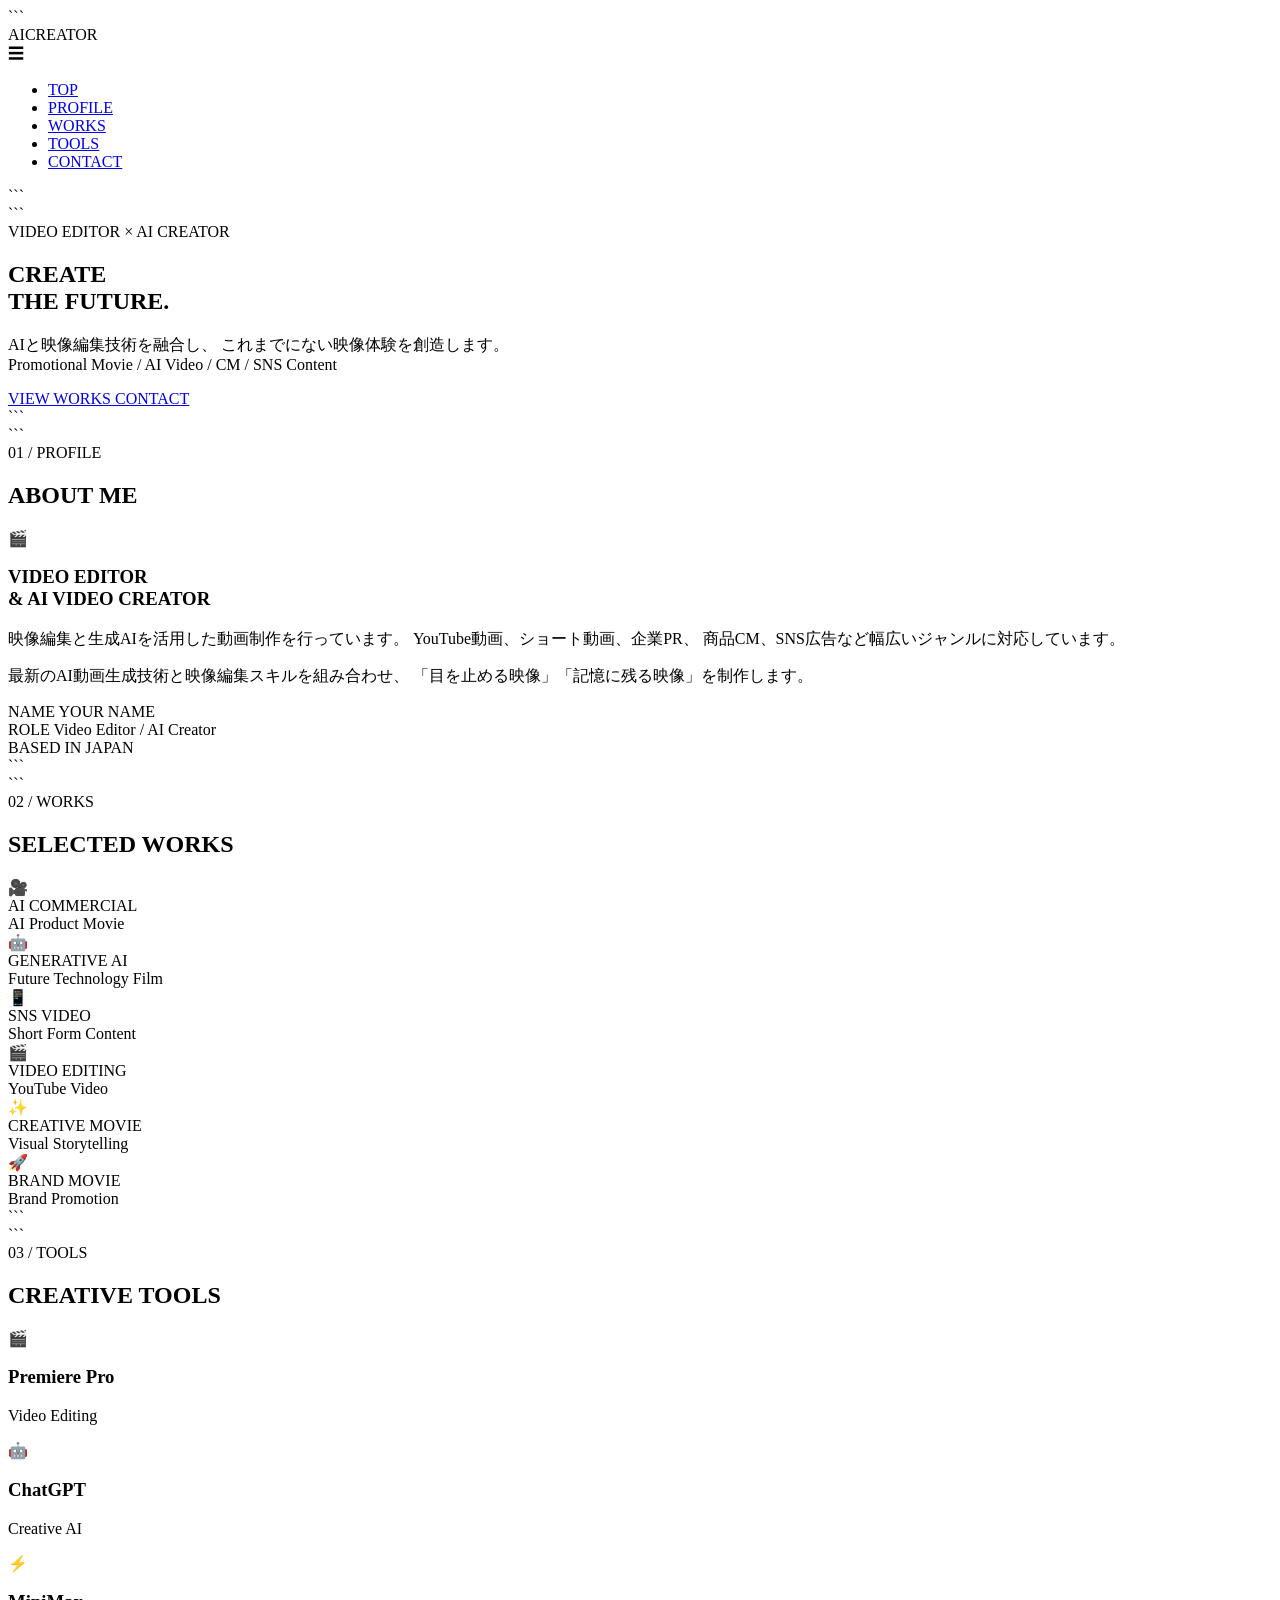
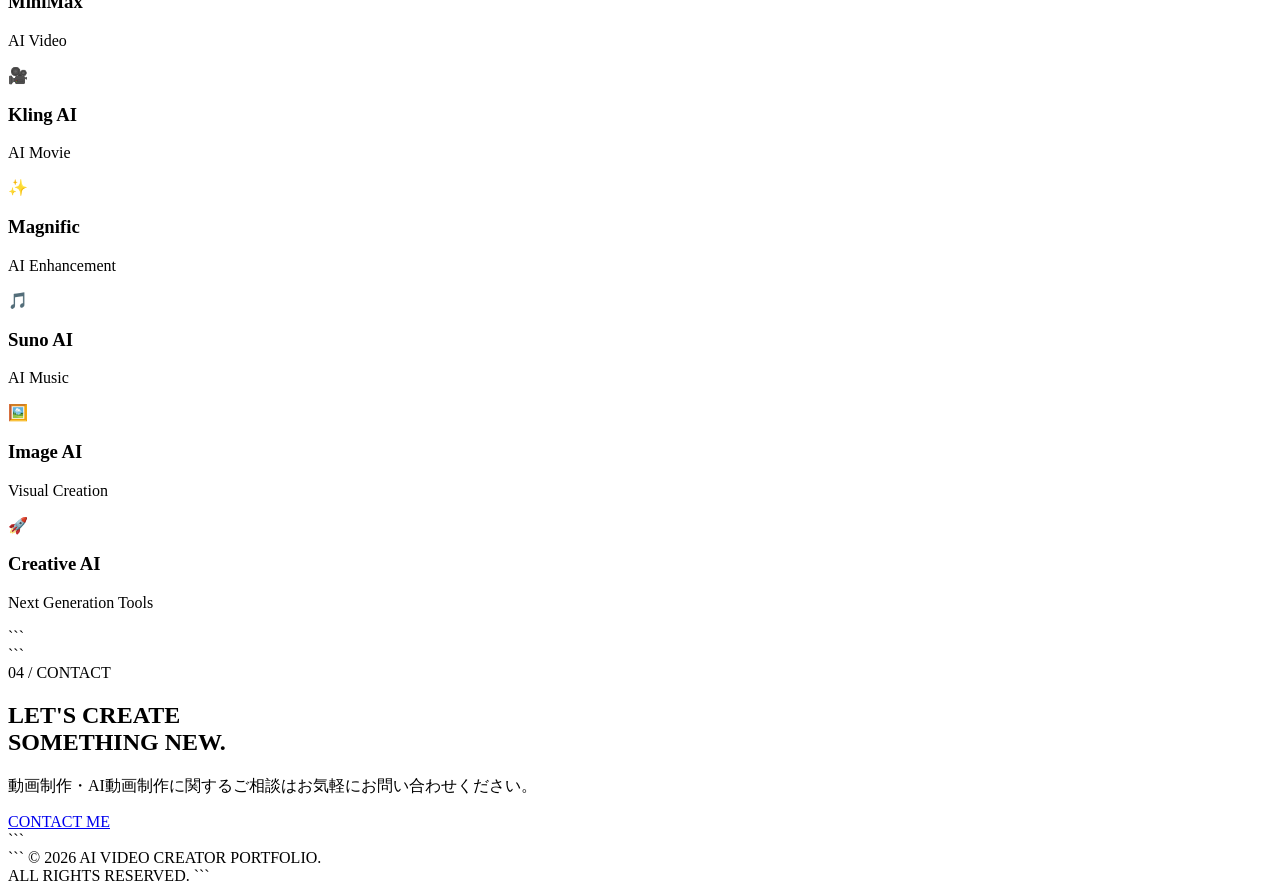
==== index.html @ c4496459 "Add files via upload" ====
<!DOCTYPE html>

<html lang="ja">
<head>
<meta charset="UTF-8">
<meta name="viewport" content="width=device-width, initial-scale=1.0">

<title>AI VIDEO CREATOR | Portfolio</title>

<link rel="stylesheet" href="style.css">


</head>

<body>

<!-- =========================
     HEADER
========================= -->

<header>
    <div class="nav-container">

```
    <div class="logo">
        AI<span>CREATOR</span>
    </div>

    <div class="menu-toggle" id="menuToggle">
        ☰
    </div>

    <nav id="nav">
        <ul>
            <li><a href="#top">TOP</a></li>
            <li><a href="#profile">PROFILE</a></li>
            <li><a href="#works">WORKS</a></li>
            <li><a href="#tools">TOOLS</a></li>
            <li><a href="#contact">CONTACT</a></li>
        </ul>
    </nav>

</div>
```

</header>

<!-- =========================
     HERO
========================= -->

<section class="hero" id="top">

```
<div class="hero-container fade-up">

    <div class="hero-tag">
        VIDEO EDITOR × AI CREATOR
    </div>

    <h1>
        CREATE<br>
        THE <span class="gradient">FUTURE.</span>
    </h1>

    <p class="hero-text">
        AIと映像編集技術を融合し、
        これまでにない映像体験を創造します。<br>
        Promotional Movie / AI Video / CM / SNS Content
    </p>

    <div class="hero-buttons">

        <a href="#works" class="btn btn-primary">
            VIEW WORKS
        </a>

        <a href="#contact" class="btn btn-outline">
            CONTACT
        </a>

    </div>

</div>
```

</section>

<!-- =========================
     PROFILE
========================= -->

<section id="profile">

```
<div class="container">

    <div class="section-label">
        01 / PROFILE
    </div>

    <h2 class="section-title">
        ABOUT ME
    </h2>

    <div class="profile-grid fade-up">

        <div class="profile-image">
            🎬
        </div>

        <div class="profile-content">

            <h3>
                VIDEO EDITOR<br>
                & AI VIDEO CREATOR
            </h3>

            <p>
                映像編集と生成AIを活用した動画制作を行っています。
                YouTube動画、ショート動画、企業PR、
                商品CM、SNS広告など幅広いジャンルに対応しています。
            </p>

            <p>
                最新のAI動画生成技術と映像編集スキルを組み合わせ、
                「目を止める映像」「記憶に残る映像」を制作します。
            </p>

            <div class="profile-info">

                <div>
                    <span>NAME</span>
                    YOUR NAME
                </div>

                <div>
                    <span>ROLE</span>
                    Video Editor / AI Creator
                </div>

                <div>
                    <span>BASED IN</span>
                    JAPAN
                </div>

            </div>

        </div>

    </div>

</div>
```

</section>

<!-- =========================
     WORKS
========================= -->

<section id="works">

```
<div class="container">

    <div class="section-label">
        02 / WORKS
    </div>

    <h2 class="section-title">
        SELECTED WORKS
    </h2>

    <div class="works-grid">

        <div class="work-card fade-up">
            <div class="work-image">🎥</div>

            <div class="work-overlay">
                <div class="work-category">
                    AI COMMERCIAL
                </div>

                <div class="work-title">
                    AI Product Movie
                </div>
            </div>
        </div>


        <div class="work-card fade-up">
            <div class="work-image">🤖</div>

            <div class="work-overlay">
                <div class="work-category">
                    GENERATIVE AI
                </div>

                <div class="work-title">
                    Future Technology Film
                </div>
            </div>
        </div>


        <div class="work-card fade-up">
            <div class="work-image">📱</div>

            <div class="work-overlay">
                <div class="work-category">
                    SNS VIDEO
                </div>

                <div class="work-title">
                    Short Form Content
                </div>
            </div>
        </div>


        <div class="work-card fade-up">
            <div class="work-image">🎬</div>

            <div class="work-overlay">
                <div class="work-category">
                    VIDEO EDITING
                </div>

                <div class="work-title">
                    YouTube Video
                </div>
            </div>
        </div>


        <div class="work-card fade-up">
            <div class="work-image">✨</div>

            <div class="work-overlay">
                <div class="work-category">
                    CREATIVE MOVIE
                </div>

                <div class="work-title">
                    Visual Storytelling
                </div>
            </div>
        </div>


        <div class="work-card fade-up">
            <div class="work-image">🚀</div>

            <div class="work-overlay">
                <div class="work-category">
                    BRAND MOVIE
                </div>

                <div class="work-title">
                    Brand Promotion
                </div>
            </div>
        </div>

    </div>

</div>
```

</section>

<!-- =========================
     TOOLS
========================= -->

<section id="tools">

```
<div class="container">

    <div class="section-label">
        03 / TOOLS
    </div>

    <h2 class="section-title">
        CREATIVE TOOLS
    </h2>

    <div class="tools-grid">

        <div class="tool-card fade-up">
            <div class="tool-icon">🎬</div>
            <h3>Premiere Pro</h3>
            <p>Video Editing</p>
        </div>

        <div class="tool-card fade-up">
            <div class="tool-icon">🤖</div>
            <h3>ChatGPT</h3>
            <p>Creative AI</p>
        </div>

        <div class="tool-card fade-up">
            <div class="tool-icon">⚡</div>
            <h3>MiniMax</h3>
            <p>AI Video</p>
        </div>

        <div class="tool-card fade-up">
            <div class="tool-icon">🎥</div>
            <h3>Kling AI</h3>
            <p>AI Movie</p>
        </div>

        <div class="tool-card fade-up">
            <div class="tool-icon">✨</div>
            <h3>Magnific</h3>
            <p>AI Enhancement</p>
        </div>

        <div class="tool-card fade-up">
            <div class="tool-icon">🎵</div>
            <h3>Suno AI</h3>
            <p>AI Music</p>
        </div>

        <div class="tool-card fade-up">
            <div class="tool-icon">🖼️</div>
            <h3>Image AI</h3>
            <p>Visual Creation</p>
        </div>

        <div class="tool-card fade-up">
            <div class="tool-icon">🚀</div>
            <h3>Creative AI</h3>
            <p>Next Generation Tools</p>
        </div>

    </div>

</div>
```

</section>

<!-- =========================
     CONTACT
========================= -->

<section id="contact">

```
<div class="container">

    <div class="contact-box fade-up">

        <div class="section-label">
            04 / CONTACT
        </div>

        <h2>
            LET'S CREATE<br>
            SOMETHING NEW.
        </h2>

        <p>
            動画制作・AI動画制作に関するご相談はお気軽にお問い合わせください。
        </p>

        <a href="mailto:your-email@example.com"
           class="btn btn-primary">
            CONTACT ME
        </a>

    </div>

</div>
```

</section>

<!-- =========================
     FOOTER
========================= -->

<footer>

```
© 2026 AI VIDEO CREATOR PORTFOLIO.<br>
ALL RIGHTS RESERVED.
```

</footer>

<!-- =========================
     JAVASCRIPT
========================= -->

<script>

/* =========================
   MOBILE MENU
========================= */

const menuToggle = document.getElementById("menuToggle");
const nav = document.getElementById("nav");

menuToggle.addEventListener("click", () => {
    nav.classList.toggle("active");
});


/* =========================
   CLOSE MENU
========================= */

document.querySelectorAll("nav a").forEach(link => {

    link.addEventListener("click", () => {
        nav.classList.remove("active");
    });

});


/* =========================
   SCROLL ANIMATION
========================= */

const fadeElements = document.querySelectorAll(".fade-up");

const observer = new IntersectionObserver((entries) => {

    entries.forEach(entry => {

        if (entry.isIntersecting) {

            entry.target.classList.add("show");

        }

    });

}, {
    threshold: 0.15
});


fadeElements.forEach(element => {
    observer.observe(element);
});


</script>

</body>
</html>
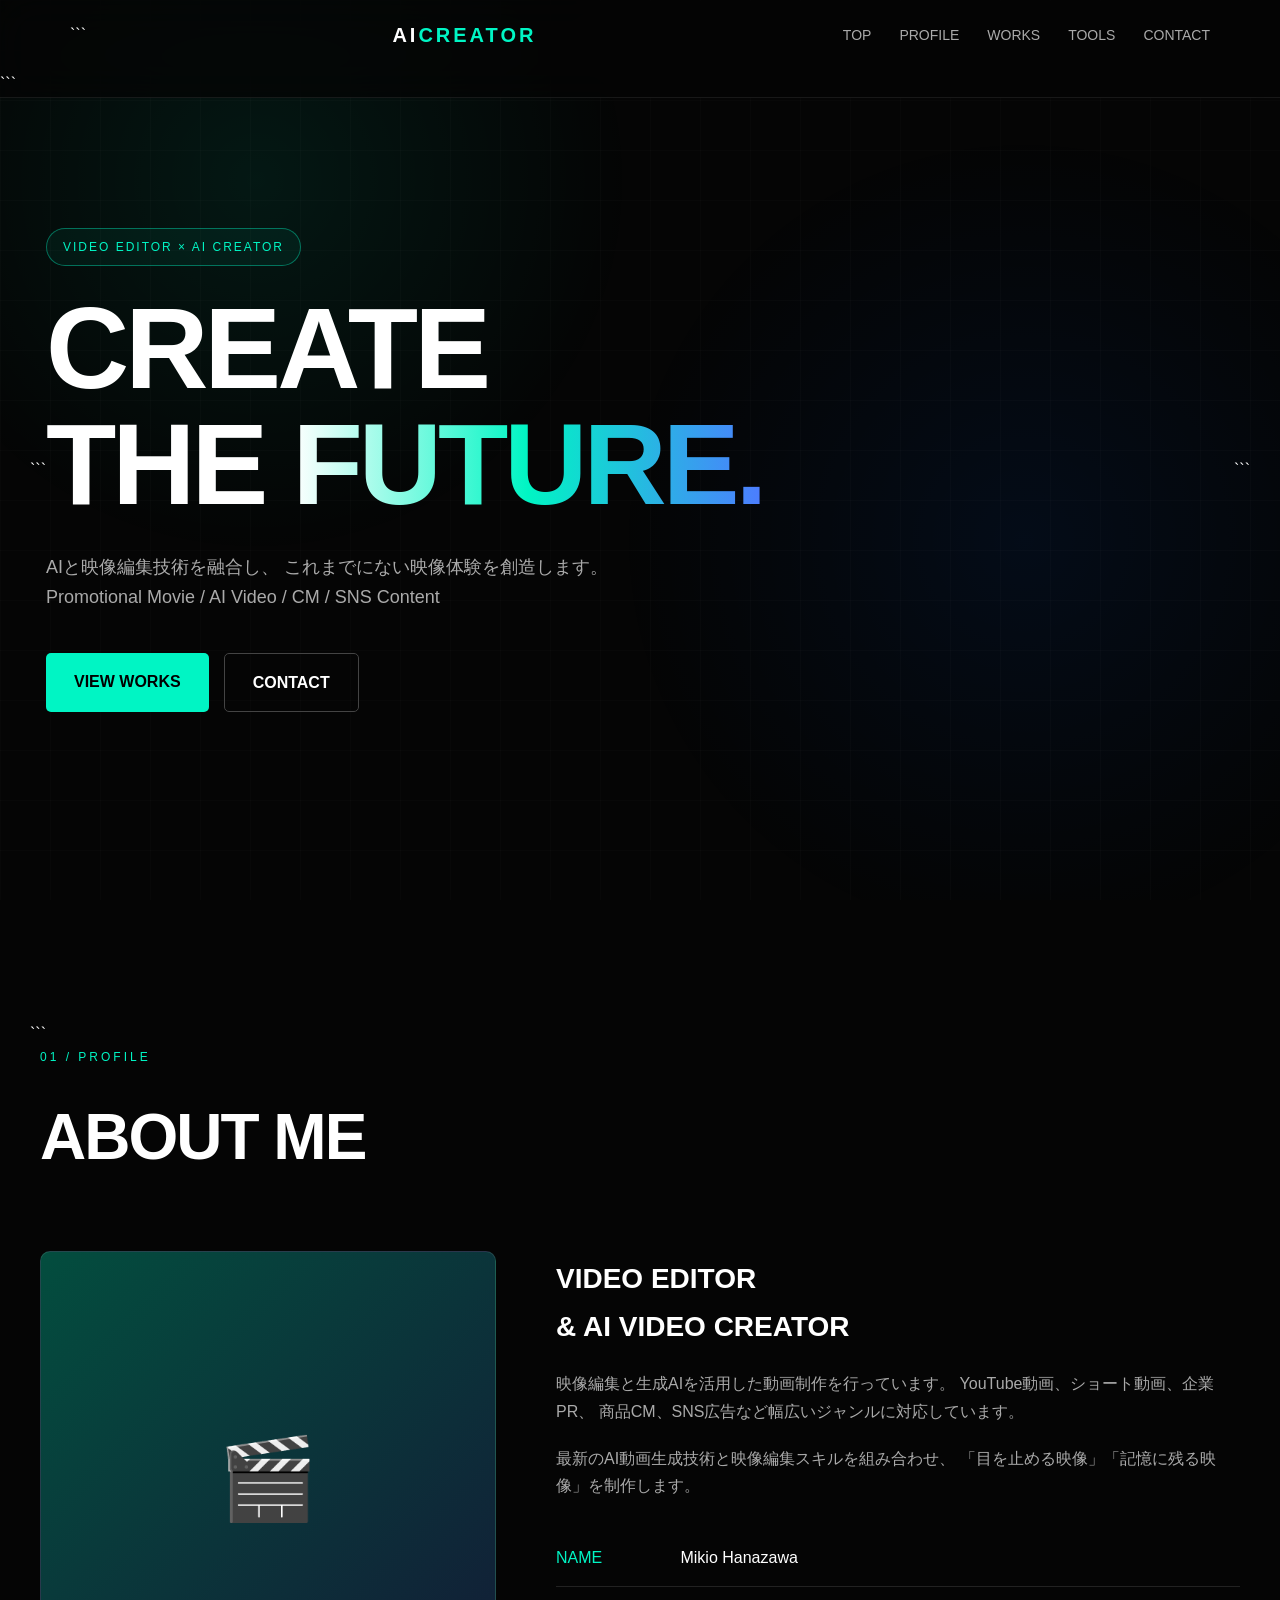
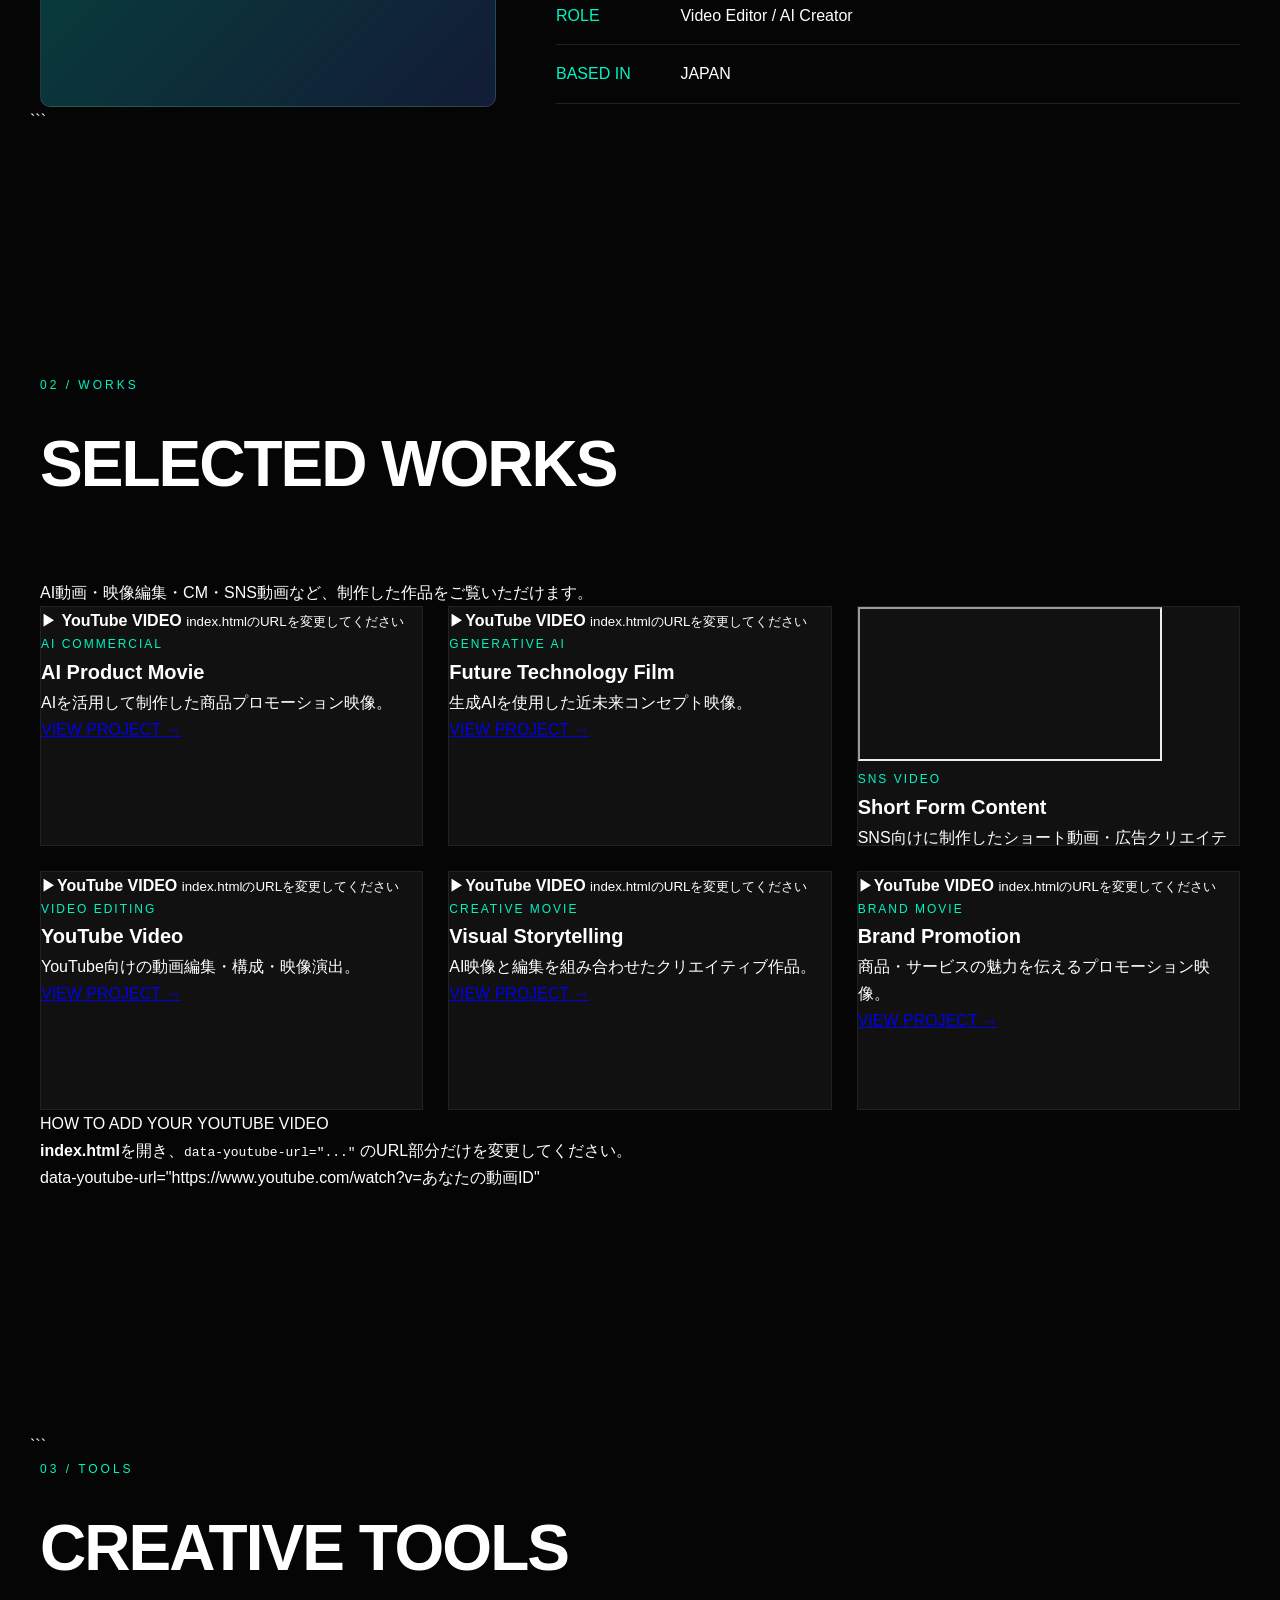
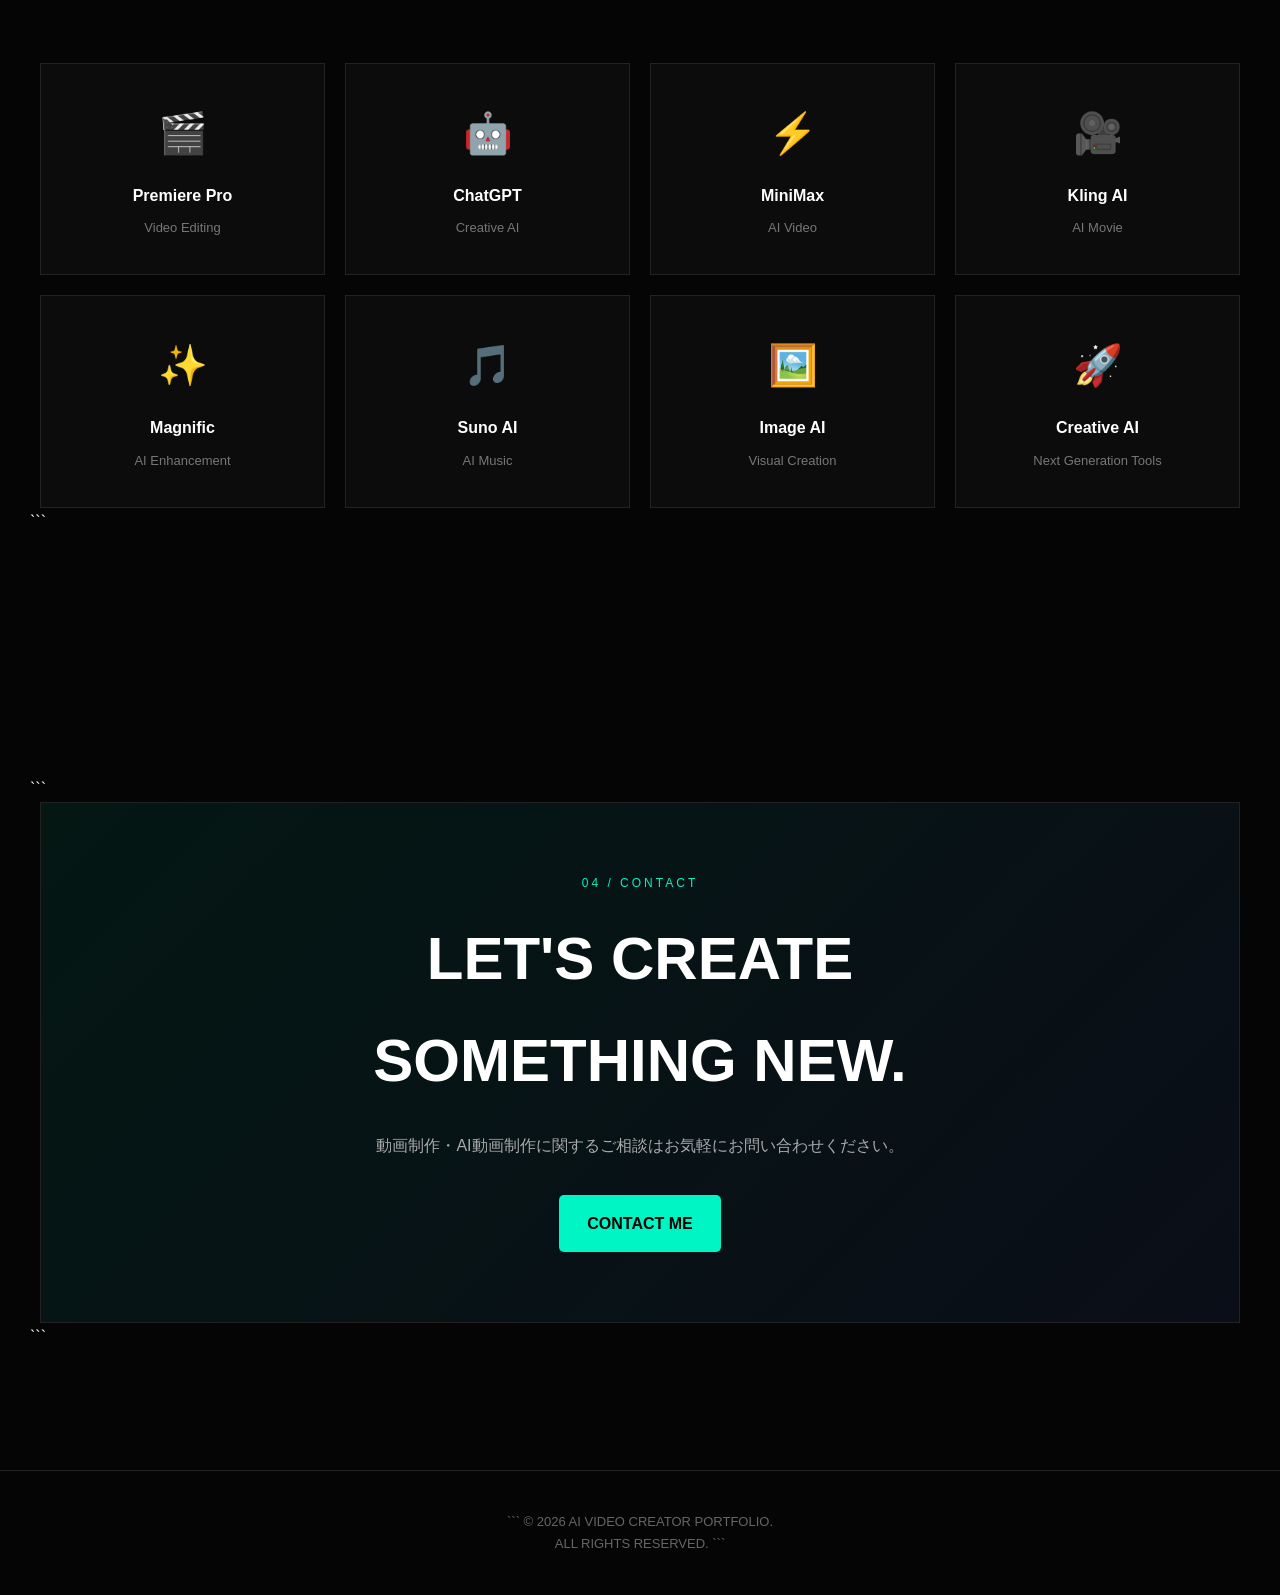
==== commit 424686e9: "Add files via upload" ====
--- a/index.html
+++ b/index.html
@@ -131,7 +131,7 @@
 
                 <div>
                     <span>NAME</span>
-                    YOUR NAME
+                    Mikio Hanazawa
                 </div>
 
                 <div>
@@ -160,114 +160,116 @@
 ========================= -->
 
 <section id="works">
-
-```
-<div class="container">
-
-    <div class="section-label">
-        02 / WORKS
-    </div>
-
-    <h2 class="section-title">
-        SELECTED WORKS
-    </h2>
-
-    <div class="works-grid">
-
-        <div class="work-card fade-up">
-            <div class="work-image">🎥</div>
-
-            <div class="work-overlay">
-                <div class="work-category">
-                    AI COMMERCIAL
-                </div>
-
-                <div class="work-title">
-                    AI Product Movie
-                </div>
+    <div class="container">
+        <div class="section-label">02 / WORKS</div>
+        <h2 class="section-title">SELECTED WORKS</h2>
+        <p class="works-intro">AI動画・映像編集・CM・SNS動画など、制作した作品をご覧いただけます。</p>
+
+        <div class="works-grid">
+
+            <!-- ★ YouTube URLは data-youtube-url="ここ" の部分だけ変更 ★ -->
+            <article class="work-card fade-up"
+                     data-youtube-url="https://www.youtube.com/watch?v=YOUR_VIDEO_ID_01">
+                <div class="work-media">
+                    <div class="youtube-placeholder">
+                        <span class="youtube-icon">▶</span>
+                        <strong>YouTube VIDEO</strong>
+                        <small>index.htmlのURLを変更してください</small>
+                    </div>
+                </div>
+                <div class="work-info">
+                    <div class="work-category">AI COMMERCIAL</div>
+                    <h3 class="work-title">AI Product Movie</h3>
+                    <p class="work-description">AIを活用して制作した商品プロモーション映像。</p>
+                    <a href="#" class="work-link">VIEW PROJECT →</a>
+                </div>
+            </article>
+
+            <!-- WORK 02：ここにもYouTube URLを貼り付け -->
+            <article class="work-card fade-up"
+                     data-youtube-url="https://www.youtube.com/watch?v=YOUR_VIDEO_ID_02">
+                <div class="work-media"><div class="youtube-placeholder">
+                    <span class="youtube-icon">▶</span><strong>YouTube VIDEO</strong>
+                    <small>index.htmlのURLを変更してください</small>
+                </div></div>
+                <div class="work-info">
+                    <div class="work-category">GENERATIVE AI</div>
+                    <h3 class="work-title">Future Technology Film</h3>
+                    <p class="work-description">生成AIを使用した近未来コンセプト映像。</p>
+                    <a href="#" class="work-link">VIEW PROJECT →</a>
+                </div>
+            </article>
+
+            <!-- WORK 03 -->
+            <article class="work-card fade-up"
+                     data-youtube-url="https://www.youtube.com/shorts/PisfwQ5VIew">
+                <div class="work-media"><div class="youtube-placeholder">
+                    <span class="youtube-icon">▶</span><strong>YouTube VIDEO</strong>
+                    <small>index.htmlのURLを変更してください</small>
+                </div></div>
+                <div class="work-info">
+                    <div class="work-category">SNS VIDEO</div>
+                    <h3 class="work-title">Short Form Content</h3>
+                    <p class="work-description">SNS向けに制作したショート動画・広告クリエイティブ。</p>
+                    <a href="#" class="work-link">VIEW PROJECT →</a>
+                </div>
+            </article>
+
+            <!-- WORK 04 -->
+            <article class="work-card fade-up"
+                     data-youtube-url="https://www.youtube.com/watch?v=YOUR_VIDEO_ID_04">
+                <div class="work-media"><div class="youtube-placeholder">
+                    <span class="youtube-icon">▶</span><strong>YouTube VIDEO</strong>
+                    <small>index.htmlのURLを変更してください</small>
+                </div></div>
+                <div class="work-info">
+                    <div class="work-category">VIDEO EDITING</div>
+                    <h3 class="work-title">YouTube Video</h3>
+                    <p class="work-description">YouTube向けの動画編集・構成・映像演出。</p>
+                    <a href="#" class="work-link">VIEW PROJECT →</a>
+                </div>
+            </article>
+
+            <!-- WORK 05 -->
+            <article class="work-card fade-up"
+                     data-youtube-url="https://www.youtube.com/watch?v=YOUR_VIDEO_ID_05">
+                <div class="work-media"><div class="youtube-placeholder">
+                    <span class="youtube-icon">▶</span><strong>YouTube VIDEO</strong>
+                    <small>index.htmlのURLを変更してください</small>
+                </div></div>
+                <div class="work-info">
+                    <div class="work-category">CREATIVE MOVIE</div>
+                    <h3 class="work-title">Visual Storytelling</h3>
+                    <p class="work-description">AI映像と編集を組み合わせたクリエイティブ作品。</p>
+                    <a href="#" class="work-link">VIEW PROJECT →</a>
+                </div>
+            </article>
+
+            <!-- WORK 06 -->
+            <article class="work-card fade-up"
+                     data-youtube-url="https://www.youtube.com/watch?v=YOUR_VIDEO_ID_06">
+                <div class="work-media"><div class="youtube-placeholder">
+                    <span class="youtube-icon">▶</span><strong>YouTube VIDEO</strong>
+                    <small>index.htmlのURLを変更してください</small>
+                </div></div>
+                <div class="work-info">
+                    <div class="work-category">BRAND MOVIE</div>
+                    <h3 class="work-title">Brand Promotion</h3>
+                    <p class="work-description">商品・サービスの魅力を伝えるプロモーション映像。</p>
+                    <a href="#" class="work-link">VIEW PROJECT →</a>
+                </div>
+            </article>
+
+        </div>
+
+        <div class="youtube-guide">
+            <div class="youtube-guide-title">HOW TO ADD YOUR YOUTUBE VIDEO</div>
+            <p><strong>index.html</strong>を開き、<code>data-youtube-url="..."</code> のURL部分だけを変更してください。</p>
+            <div class="youtube-guide-example">
+                data-youtube-url="<span>https://www.youtube.com/watch?v=あなたの動画ID</span>"
             </div>
         </div>
-
-
-        <div class="work-card fade-up">
-            <div class="work-image">🤖</div>
-
-            <div class="work-overlay">
-                <div class="work-category">
-                    GENERATIVE AI
-                </div>
-
-                <div class="work-title">
-                    Future Technology Film
-                </div>
-            </div>
-        </div>
-
-
-        <div class="work-card fade-up">
-            <div class="work-image">📱</div>
-
-            <div class="work-overlay">
-                <div class="work-category">
-                    SNS VIDEO
-                </div>
-
-                <div class="work-title">
-                    Short Form Content
-                </div>
-            </div>
-        </div>
-
-
-        <div class="work-card fade-up">
-            <div class="work-image">🎬</div>
-
-            <div class="work-overlay">
-                <div class="work-category">
-                    VIDEO EDITING
-                </div>
-
-                <div class="work-title">
-                    YouTube Video
-                </div>
-            </div>
-        </div>
-
-
-        <div class="work-card fade-up">
-            <div class="work-image">✨</div>
-
-            <div class="work-overlay">
-                <div class="work-category">
-                    CREATIVE MOVIE
-                </div>
-
-                <div class="work-title">
-                    Visual Storytelling
-                </div>
-            </div>
-        </div>
-
-
-        <div class="work-card fade-up">
-            <div class="work-image">🚀</div>
-
-            <div class="work-overlay">
-                <div class="work-category">
-                    BRAND MOVIE
-                </div>
-
-                <div class="work-title">
-                    Brand Promotion
-                </div>
-            </div>
-        </div>
-
-    </div>
-
-</div>
-```
-
+    </div>
 </section>
 
 <!-- =========================
@@ -368,7 +370,7 @@
             動画制作・AI動画制作に関するご相談はお気軽にお問い合わせください。
         </p>
 
-        <a href="mailto:your-email@example.com"
+        <a href="mailto:mikio3ki0@gmail.com"
            class="btn btn-primary">
             CONTACT ME
         </a>
@@ -399,6 +401,39 @@
 
 <script>
 
+
+/* =========================
+   YOUTUBE PORTFOLIO
+========================= */
+document.querySelectorAll(".work-card[data-youtube-url]").forEach(card => {
+    const url = card.dataset.youtubeUrl;
+    const media = card.querySelector(".work-media");
+    if (!url || url.includes("YOUR_VIDEO_ID")) return;
+
+    let videoId = "";
+    try {
+        const parsed = new URL(url);
+        if (parsed.hostname.includes("youtu.be")) {
+            videoId = parsed.pathname.substring(1).split("/")[0];
+        } else if (parsed.hostname.includes("youtube.com")) {
+            videoId = parsed.searchParams.get("v") || "";
+            if (!videoId) {
+                const match = parsed.pathname.match(/^\/(?:embed|shorts|live)\/([^/?]+)/);
+                if (match) videoId = match[1];
+            }
+        }
+    } catch (e) {
+        console.warn("YouTube URLを確認してください:", url);
+    }
+
+    if (videoId) {
+        media.innerHTML = `<iframe src="https://www.youtube.com/embed/${videoId}"
+            title="YouTube portfolio video" loading="lazy"
+            allow="accelerometer; autoplay; clipboard-write; encrypted-media; gyroscope; picture-in-picture; web-share"
+            referrerpolicy="strict-origin-when-cross-origin" allowfullscreen></iframe>`;
+    }
+});
+
 /* =========================
    MOBILE MENU
 ========================= */
--- a/style.css
+++ b/style.css
@@ -0,0 +1,501 @@
+/* =========================
+   RESET & BASE
+========================= */
+
+* {
+    margin: 0;
+    padding: 0;
+    box-sizing: border-box;
+}
+
+html {
+    scroll-behavior: smooth;
+}
+
+body {
+    font-family:
+        -apple-system,
+        BlinkMacSystemFont,
+        "Helvetica Neue",
+        "Noto Sans JP",
+        sans-serif;
+    background: #050505;
+    color: #ffffff;
+    overflow-x: hidden;
+    line-height: 1.7;
+}
+
+/* =========================
+   BACKGROUND
+========================= */
+
+body::before {
+    content: "";
+    position: fixed;
+    inset: 0;
+    background:
+        radial-gradient(circle at 20% 20%, rgba(0, 255, 200, 0.08), transparent 30%),
+        radial-gradient(circle at 80% 60%, rgba(0, 100, 255, 0.08), transparent 35%),
+        linear-gradient(rgba(255,255,255,0.015) 1px, transparent 1px),
+        linear-gradient(90deg, rgba(255,255,255,0.015) 1px, transparent 1px);
+    background-size: auto, auto, 50px 50px, 50px 50px;
+    pointer-events: none;
+    z-index: -1;
+}
+
+/* =========================
+   NAVIGATION
+========================= */
+
+header {
+    position: fixed;
+    top: 0;
+    width: 100%;
+    z-index: 1000;
+    background: rgba(5, 5, 5, 0.75);
+    backdrop-filter: blur(20px);
+    border-bottom: 1px solid rgba(255,255,255,0.08);
+}
+
+.nav-container {
+    max-width: 1200px;
+    margin: auto;
+    padding: 18px 30px;
+    display: flex;
+    align-items: center;
+    justify-content: space-between;
+}
+
+.logo {
+    font-size: 20px;
+    font-weight: 800;
+    letter-spacing: 3px;
+    color: #fff;
+}
+
+.logo span {
+    color: #00f5c4;
+}
+
+nav ul {
+    display: flex;
+    gap: 28px;
+    list-style: none;
+}
+
+nav a {
+    color: #aaa;
+    text-decoration: none;
+    font-size: 14px;
+    transition: 0.3s;
+}
+
+nav a:hover {
+    color: #00f5c4;
+}
+
+/* =========================
+   HERO
+========================= */
+
+.hero {
+    min-height: 100vh;
+    display: flex;
+    align-items: center;
+    padding: 120px 30px 80px;
+}
+
+.hero-container {
+    width: 100%;
+    max-width: 1200px;
+    margin: auto;
+}
+
+.hero-tag {
+    display: inline-block;
+    padding: 8px 16px;
+    border: 1px solid rgba(0,245,196,0.4);
+    border-radius: 50px;
+    color: #00f5c4;
+    font-size: 12px;
+    letter-spacing: 2px;
+    margin-bottom: 25px;
+    background: rgba(0,245,196,0.05);
+}
+
+.hero h1 {
+    font-size: clamp(55px, 9vw, 120px);
+    line-height: 1;
+    letter-spacing: -4px;
+    font-weight: 900;
+    margin-bottom: 30px;
+}
+
+.hero h1 .gradient {
+    background: linear-gradient(
+        90deg,
+        #ffffff,
+        #00f5c4,
+        #4d7cff
+    );
+    -webkit-background-clip: text;
+    -webkit-text-fill-color: transparent;
+}
+
+.hero-text {
+    max-width: 650px;
+    color: #aaa;
+    font-size: 18px;
+    margin-bottom: 40px;
+}
+
+.hero-buttons {
+    display: flex;
+    gap: 15px;
+    flex-wrap: wrap;
+}
+
+.btn {
+    display: inline-block;
+    padding: 15px 28px;
+    border-radius: 5px;
+    text-decoration: none;
+    font-weight: bold;
+    transition: 0.3s;
+}
+
+.btn-primary {
+    background: #00f5c4;
+    color: #000;
+}
+
+.btn-primary:hover {
+    background: #fff;
+    transform: translateY(-3px);
+}
+
+.btn-outline {
+    border: 1px solid #444;
+    color: #fff;
+}
+
+.btn-outline:hover {
+    border-color: #00f5c4;
+    color: #00f5c4;
+}
+
+/* =========================
+   SECTION
+========================= */
+
+section {
+    padding: 120px 30px;
+}
+
+.container {
+    max-width: 1200px;
+    margin: auto;
+}
+
+.section-label {
+    color: #00f5c4;
+    font-size: 12px;
+    letter-spacing: 3px;
+    margin-bottom: 15px;
+}
+
+.section-title {
+    font-size: clamp(38px, 5vw, 65px);
+    margin-bottom: 60px;
+    letter-spacing: -2px;
+}
+
+/* =========================
+   PROFILE
+========================= */
+
+.profile-grid {
+    display: grid;
+    grid-template-columns: 1fr 1.5fr;
+    gap: 60px;
+    align-items: center;
+}
+
+.profile-image {
+    aspect-ratio: 1/1;
+    background:
+        linear-gradient(
+            135deg,
+            rgba(0,245,196,0.3),
+            rgba(77,124,255,0.2)
+        );
+    border: 1px solid rgba(255,255,255,0.1);
+    display: flex;
+    align-items: center;
+    justify-content: center;
+    font-size: 80px;
+    border-radius: 10px;
+    overflow: hidden;
+}
+
+.profile-content h3 {
+    font-size: 28px;
+    margin-bottom: 20px;
+}
+
+.profile-content p {
+    color: #aaa;
+    margin-bottom: 20px;
+}
+
+.profile-info {
+    margin-top: 30px;
+}
+
+.profile-info div {
+    padding: 15px 0;
+    border-bottom: 1px solid #222;
+}
+
+.profile-info span {
+    color: #00f5c4;
+    display: inline-block;
+    width: 120px;
+}
+
+/* =========================
+   WORKS
+========================= */
+
+.works-grid {
+    display: grid;
+    grid-template-columns: repeat(3, 1fr);
+    gap: 25px;
+}
+
+.work-card {
+    position: relative;
+    aspect-ratio: 16/10;
+    background: #111;
+    border: 1px solid #222;
+    overflow: hidden;
+    transition: 0.4s;
+    cursor: pointer;
+}
+
+.work-card:hover {
+    transform: translateY(-8px);
+    border-color: #00f5c4;
+}
+
+.work-image {
+    width: 100%;
+    height: 100%;
+    background:
+        linear-gradient(
+            135deg,
+            rgba(0,245,196,0.2),
+            rgba(77,124,255,0.2)
+        );
+    display: flex;
+    align-items: center;
+    justify-content: center;
+    font-size: 50px;
+    transition: 0.4s;
+}
+
+.work-card:hover .work-image {
+    transform: scale(1.08);
+}
+
+.work-overlay {
+    position: absolute;
+    inset: 0;
+    padding: 25px;
+    display: flex;
+    flex-direction: column;
+    justify-content: flex-end;
+    background:
+        linear-gradient(
+            transparent,
+            rgba(0,0,0,0.95)
+        );
+}
+
+.work-category {
+    color: #00f5c4;
+    font-size: 12px;
+    letter-spacing: 2px;
+}
+
+.work-title {
+    font-size: 20px;
+    font-weight: bold;
+}
+
+/* =========================
+   TOOLS
+========================= */
+
+.tools-grid {
+    display: grid;
+    grid-template-columns: repeat(4, 1fr);
+    gap: 20px;
+}
+
+.tool-card {
+    background: rgba(255,255,255,0.03);
+    border: 1px solid #222;
+    padding: 35px 25px;
+    text-align: center;
+    transition: 0.3s;
+}
+
+.tool-card:hover {
+    border-color: #00f5c4;
+    background: rgba(0,245,196,0.05);
+}
+
+.tool-icon {
+    font-size: 40px;
+    margin-bottom: 15px;
+}
+
+.tool-card h3 {
+    font-size: 16px;
+}
+
+.tool-card p {
+    color: #777;
+    font-size: 13px;
+    margin-top: 8px;
+}
+
+/* =========================
+   CONTACT
+========================= */
+
+.contact-box {
+    padding: 70px;
+    border: 1px solid #222;
+    background:
+        linear-gradient(
+            135deg,
+            rgba(0,245,196,0.08),
+            rgba(77,124,255,0.08)
+        );
+    text-align: center;
+}
+
+.contact-box h2 {
+    font-size: clamp(35px, 5vw, 60px);
+    margin-bottom: 20px;
+}
+
+.contact-box p {
+    color: #aaa;
+    margin-bottom: 35px;
+}
+
+/* =========================
+   FOOTER
+========================= */
+
+footer {
+    padding: 40px 30px;
+    border-top: 1px solid #222;
+    text-align: center;
+    color: #666;
+    font-size: 13px;
+}
+
+/* =========================
+   ANIMATION
+========================= */
+
+.fade-up {
+    opacity: 0;
+    transform: translateY(30px);
+    transition: 0.8s ease;
+}
+
+.fade-up.show {
+    opacity: 1;
+    transform: translateY(0);
+}
+
+/* =========================
+   MOBILE
+========================= */
+
+.menu-toggle {
+    display: none;
+    font-size: 24px;
+    cursor: pointer;
+}
+
+@media (max-width: 900px) {
+
+    .works-grid {
+        grid-template-columns: repeat(2, 1fr);
+    }
+
+    .tools-grid {
+        grid-template-columns: repeat(2, 1fr);
+    }
+
+    .profile-grid {
+        grid-template-columns: 1fr;
+    }
+}
+
+@media (max-width: 700px) {
+
+    .nav-container {
+        padding: 15px 20px;
+    }
+
+    .menu-toggle {
+        display: block;
+    }
+
+    nav {
+        position: absolute;
+        top: 100%;
+        left: 0;
+        width: 100%;
+        background: #080808;
+        display: none;
+        border-top: 1px solid #222;
+    }
+
+    nav.active {
+        display: block;
+    }
+
+    nav ul {
+        flex-direction: column;
+        padding: 25px;
+        gap: 20px;
+    }
+
+    .hero h1 {
+        letter-spacing: -2px;
+    }
+
+    section {
+        padding: 80px 20px;
+    }
+
+    .works-grid {
+        grid-template-columns: 1fr;
+    }
+
+    .contact-box {
+        padding: 50px 25px;
+    }
+
+    .profile-info span {
+        width: 90px;
+    }
+}
